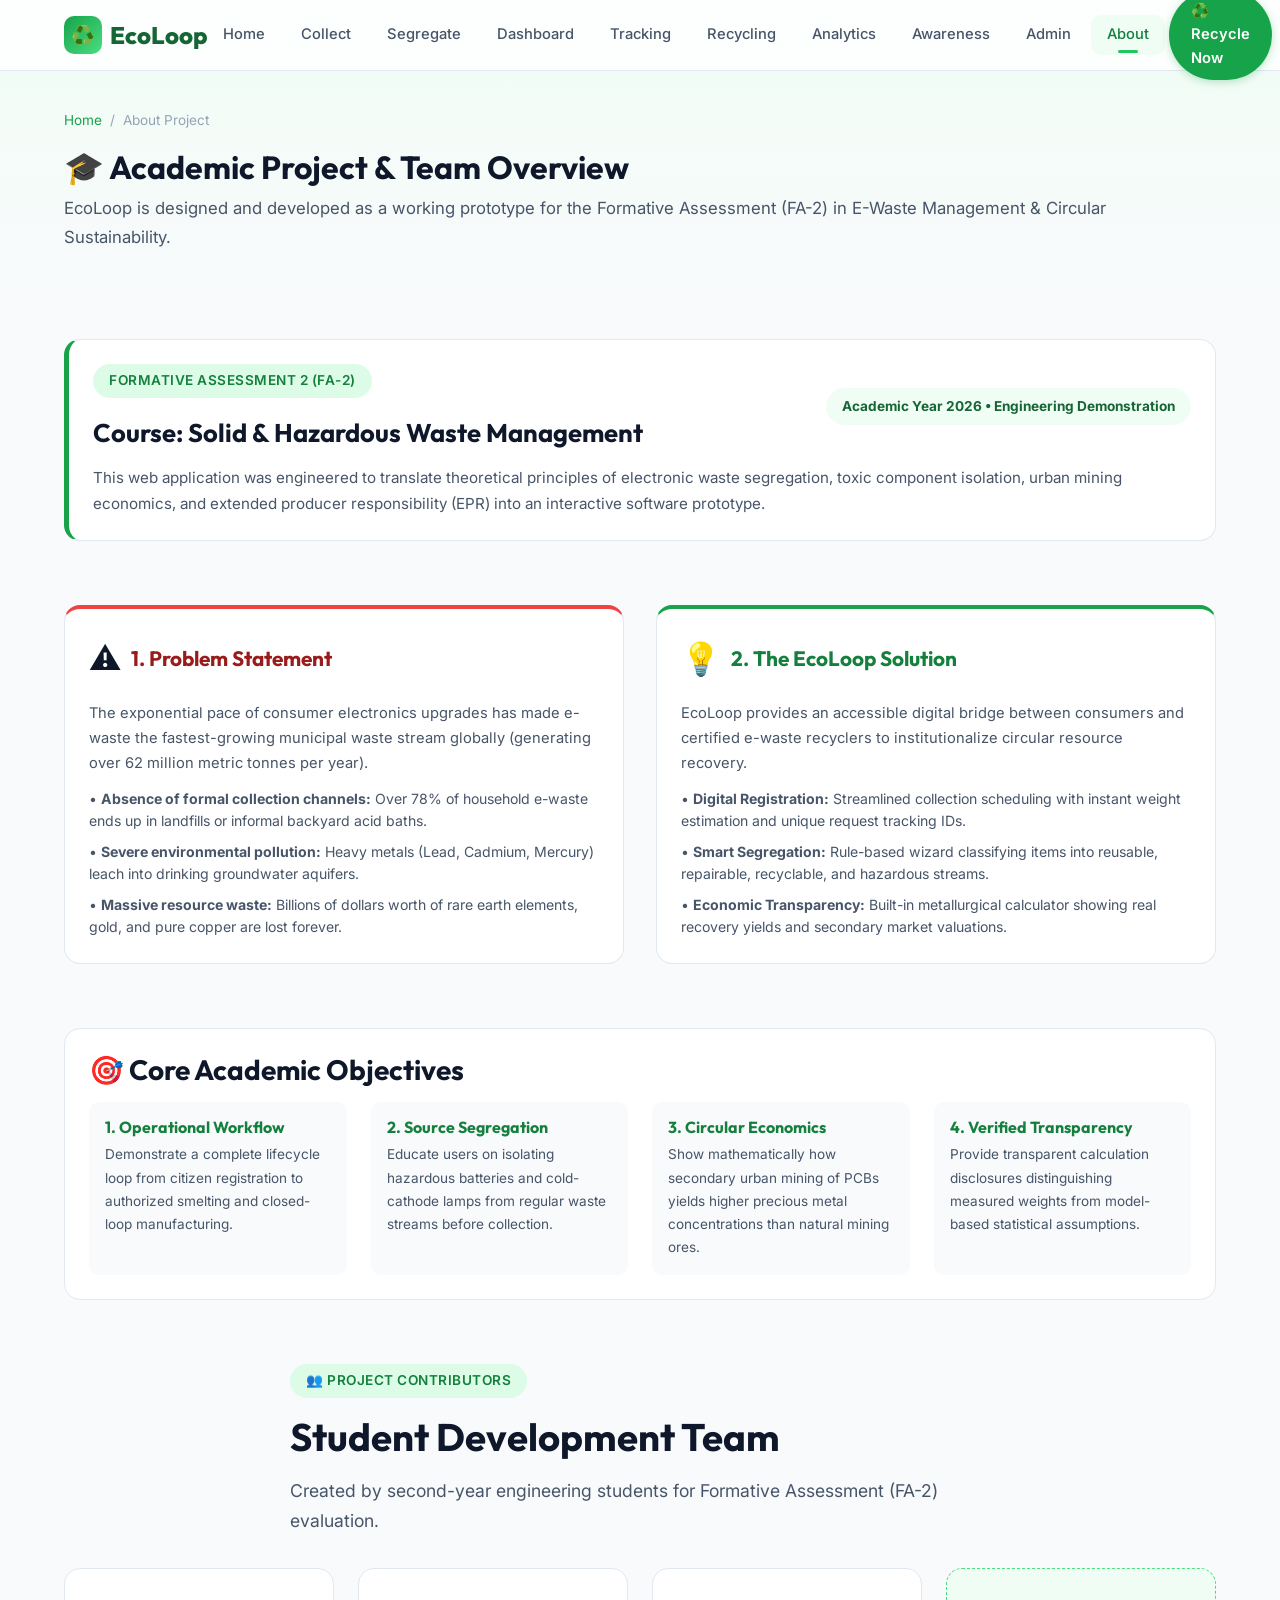
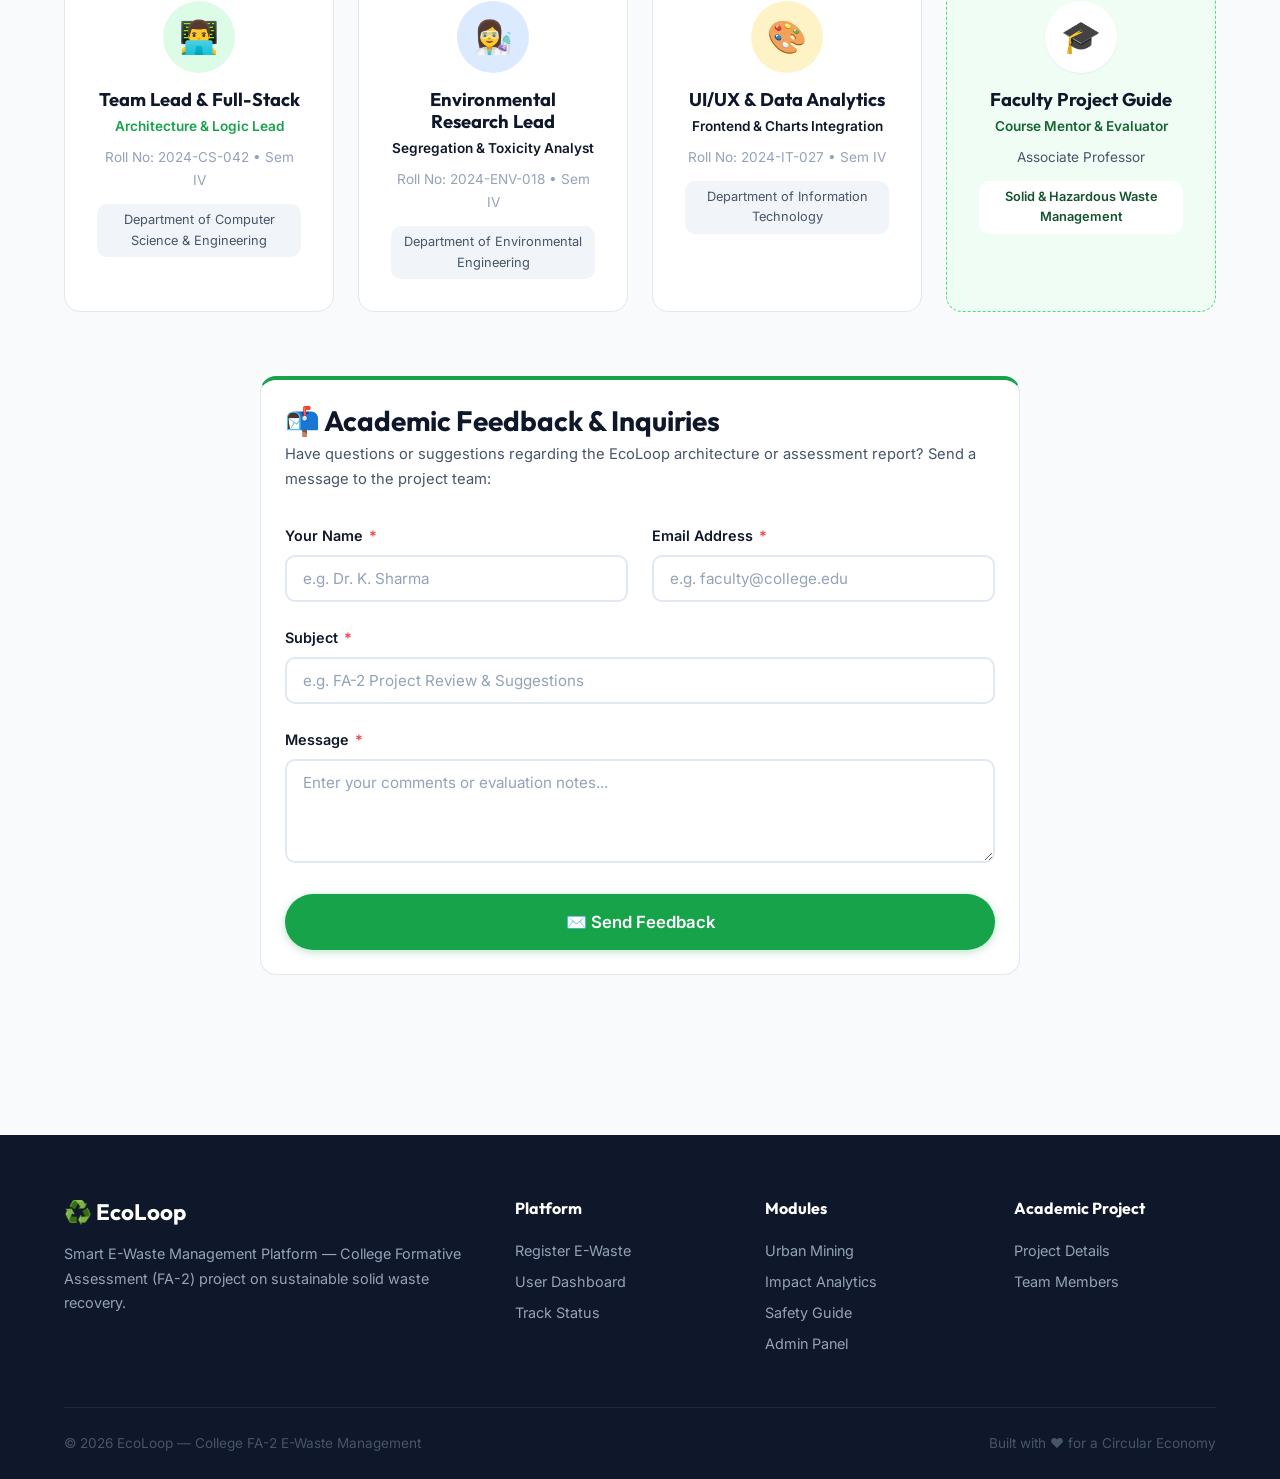
==== pages/about.html @ a516303e "Upload complete E-waste management system" ====
<!DOCTYPE html>
<html lang="en">
<head>
  <meta charset="UTF-8" />
  <meta name="viewport" content="width=device-width, initial-scale=1.0" />
  <title>About & Contact — EcoLoop ♻️</title>
  <meta name="description" content="College Formative Assessment (FA-2) Academic Project on E-Waste Management. Project objectives, architecture, team members, and contact form." />
  <link rel="stylesheet" href="../css/style.css" />
  <link rel="stylesheet" href="../css/responsive.css" />
  <link rel="icon" href="data:image/svg+xml,<svg xmlns='http://www.w3.org/2000/svg' viewBox='0 0 100 100'><text y='.9em' font-size='90'>♻️</text></svg>" />
</head>
<body>
  <!-- Navigation -->
  <nav class="navbar" role="navigation" aria-label="Main Navigation">
    <div class="navbar-inner">
      <a href="../index.html" class="navbar-brand">
        <div class="logo-icon">♻️</div>
        EcoLoop
      </a>
      <div class="navbar-menu" id="navMenu">
        <a href="../index.html">Home</a>
        <a href="collection.html">Collect</a>
        <a href="segregation.html">Segregate</a>
        <a href="dashboard.html">Dashboard</a>
        <a href="tracking.html">Tracking</a>
        <a href="recycling.html">Recycling</a>
        <a href="analytics.html">Analytics</a>
        <a href="awareness.html">Awareness</a>
        <a href="admin.html">Admin</a>
        <a href="about.html" class="active">About</a>
        <a href="collection.html" class="navbar-cta">♻️ Recycle Now</a>
      </div>
      <button class="menu-toggle" aria-label="Toggle menu">
        <span></span><span></span><span></span>
      </button>
    </div>
  </nav>

  <!-- Page Header -->
  <div class="page-header">
    <div class="container">
      <div class="breadcrumb">
        <a href="../index.html">Home</a>
        <span class="separator">/</span>
        <span>About Project</span>
      </div>
      <h1>🎓 Academic Project & Team Overview</h1>
      <p>EcoLoop is designed and developed as a working prototype for the Formative Assessment (FA-2) in E-Waste Management & Circular Sustainability.</p>
    </div>
  </div>

  <section class="page-content">
    <div class="container">

      <!-- Assessment Context Badge Card -->
      <div class="card-flat" style="margin-bottom: var(--space-3xl); border-left: 5px solid var(--green-600);">
        <div style="display:flex; justify-content:space-between; align-items:center; flex-wrap:wrap; gap:var(--space-md); margin-bottom:var(--space-md);">
          <div>
            <span class="section-badge">Formative Assessment 2 (FA-2)</span>
            <h2 style="font-size:1.6rem; margin-top:4px;">Course: Solid & Hazardous Waste Management</h2>
          </div>
          <div style="background:var(--green-50); color:var(--green-800); font-weight:700; padding:8px 16px; border-radius:var(--radius-full); font-size:0.85rem;">
            Academic Year 2026 • Engineering Demonstration
          </div>
        </div>
        <p style="font-size:0.95rem; line-height:1.7; color:var(--text-secondary);">
          This web application was engineered to translate theoretical principles of electronic waste segregation, toxic component isolation, urban mining economics, and extended producer responsibility (EPR) into an interactive software prototype.
        </p>
      </div>

      <!-- Problem vs Solution Matrix -->
      <div style="display:grid; grid-template-columns: repeat(auto-fit, minmax(320px, 1fr)); gap:var(--space-xl); margin-bottom:var(--space-3xl);">
        
        <!-- Problem Statement -->
        <div class="card-flat" style="border-top: 4px solid var(--red-500);">
          <div style="display:flex; align-items:center; gap:10px; margin-bottom:var(--space-md);">
            <div style="font-size:2rem;">⚠️</div>
            <h3 style="color:#991B1B; font-size:1.3rem;">1. Problem Statement</h3>
          </div>
          <p style="font-size:0.92rem; color:var(--text-secondary); margin-bottom:12px;">
            The exponential pace of consumer electronics upgrades has made e-waste the fastest-growing municipal waste stream globally (generating over 62 million metric tonnes per year).
          </p>
          <ul style="font-size:0.88rem; color:var(--text-secondary); display:flex; flex-direction:column; gap:8px;">
            <li>• <strong>Absence of formal collection channels:</strong> Over 78% of household e-waste ends up in landfills or informal backyard acid baths.</li>
            <li>• <strong>Severe environmental pollution:</strong> Heavy metals (Lead, Cadmium, Mercury) leach into drinking groundwater aquifers.</li>
            <li>• <strong>Massive resource waste:</strong> Billions of dollars worth of rare earth elements, gold, and pure copper are lost forever.</li>
          </ul>
        </div>

        <!-- Proposed Solution -->
        <div class="card-flat" style="border-top: 4px solid var(--green-600);">
          <div style="display:flex; align-items:center; gap:10px; margin-bottom:var(--space-md);">
            <div style="font-size:2rem;">💡</div>
            <h3 style="color:var(--green-700); font-size:1.3rem;">2. The EcoLoop Solution</h3>
          </div>
          <p style="font-size:0.92rem; color:var(--text-secondary); margin-bottom:12px;">
            EcoLoop provides an accessible digital bridge between consumers and certified e-waste recyclers to institutionalize circular resource recovery.
          </p>
          <ul style="font-size:0.88rem; color:var(--text-secondary); display:flex; flex-direction:column; gap:8px;">
            <li>• <strong>Digital Registration:</strong> Streamlined collection scheduling with instant weight estimation and unique request tracking IDs.</li>
            <li>• <strong>Smart Segregation:</strong> Rule-based wizard classifying items into reusable, repairable, recyclable, and hazardous streams.</li>
            <li>• <strong>Economic Transparency:</strong> Built-in metallurgical calculator showing real recovery yields and secondary market valuations.</li>
          </ul>
        </div>

      </div>

      <!-- Core Project Objectives -->
      <div class="card-flat" style="margin-bottom: var(--space-3xl);">
        <h3 style="margin-bottom: var(--space-md);">🎯 Core Academic Objectives</h3>
        <div style="display:grid; grid-template-columns: repeat(auto-fit, minmax(240px, 1fr)); gap:var(--space-lg);">
          <div style="padding:var(--space-md); background:var(--gray-50); border-radius:var(--radius-md);">
            <h4 style="color:var(--green-700); font-size:1rem; margin-bottom:6px;">1. Operational Workflow</h4>
            <p style="font-size:0.85rem; color:var(--text-secondary);">Demonstrate a complete lifecycle loop from citizen registration to authorized smelting and closed-loop manufacturing.</p>
          </div>
          <div style="padding:var(--space-md); background:var(--gray-50); border-radius:var(--radius-md);">
            <h4 style="color:var(--green-700); font-size:1rem; margin-bottom:6px;">2. Source Segregation</h4>
            <p style="font-size:0.85rem; color:var(--text-secondary);">Educate users on isolating hazardous batteries and cold-cathode lamps from regular waste streams before collection.</p>
          </div>
          <div style="padding:var(--space-md); background:var(--gray-50); border-radius:var(--radius-md);">
            <h4 style="color:var(--green-700); font-size:1rem; margin-bottom:6px;">3. Circular Economics</h4>
            <p style="font-size:0.85rem; color:var(--text-secondary);">Show mathematically how secondary urban mining of PCBs yields higher precious metal concentrations than natural mining ores.</p>
          </div>
          <div style="padding:var(--space-md); background:var(--gray-50); border-radius:var(--radius-md);">
            <h4 style="color:var(--green-700); font-size:1rem; margin-bottom:6px;">4. Verified Transparency</h4>
            <p style="font-size:0.85rem; color:var(--text-secondary);">Provide transparent calculation disclosures distinguishing measured weights from model-based statistical assumptions.</p>
          </div>
        </div>
      </div>

      <!-- Project Team Section -->
      <div class="section-header" id="team" style="text-align: left; margin-bottom: var(--space-xl);">
        <span class="section-badge">👥 Project Contributors</span>
        <h2>Student Development Team</h2>
        <p>Created by second-year engineering students for Formative Assessment (FA-2) evaluation.</p>
      </div>

      <div style="display:grid; grid-template-columns: repeat(auto-fit, minmax(260px, 1fr)); gap:var(--space-lg); margin-bottom:var(--space-3xl);">
        <!-- Student 1 -->
        <div class="card" style="text-align:center; padding:var(--space-xl);">
          <div style="width:72px; height:72px; border-radius:50%; background:var(--green-100); color:var(--green-700); display:flex; align-items:center; justify-content:center; font-size:2rem; margin:0 auto var(--space-md);">
            👨‍💻
          </div>
          <h3 style="font-size:1.15rem; margin-bottom:4px;">Team Lead & Full-Stack</h3>
          <p style="font-size:0.85rem; color:var(--green-600); font-weight:600; margin-bottom:8px;">Architecture & Logic Lead</p>
          <p style="font-size:0.85rem; color:var(--text-muted); margin-bottom:12px;">Roll No: 2024-CS-042 • Sem IV</p>
          <div style="font-size:0.8rem; background:var(--gray-100); padding:6px 10px; border-radius:var(--radius-md); color:var(--text-secondary);">
            Department of Computer Science & Engineering
          </div>
        </div>

        <!-- Student 2 -->
        <div class="card" style="text-align:center; padding:var(--space-xl);">
          <div style="width:72px; height:72px; border-radius:50%; background:var(--blue-100); color:var(--blue-600); display:flex; align-items:center; justify-content:center; font-size:2rem; margin:0 auto var(--space-md);">
            👩‍🔬
          </div>
          <h3 style="font-size:1.15rem; margin-bottom:4px;">Environmental Research Lead</h3>
          <p style="font-size:0.85rem; color:var(--blue-600); font-weight:600; margin-bottom:8px;">Segregation & Toxicity Analyst</p>
          <p style="font-size:0.85rem; color:var(--text-muted); margin-bottom:12px;">Roll No: 2024-ENV-018 • Sem IV</p>
          <div style="font-size:0.8rem; background:var(--gray-100); padding:6px 10px; border-radius:var(--radius-md); color:var(--text-secondary);">
            Department of Environmental Engineering
          </div>
        </div>

        <!-- Student 3 -->
        <div class="card" style="text-align:center; padding:var(--space-xl);">
          <div style="width:72px; height:72px; border-radius:50%; background:var(--amber-100); color:var(--amber-600); display:flex; align-items:center; justify-content:center; font-size:2rem; margin:0 auto var(--space-md);">
            🎨
          </div>
          <h3 style="font-size:1.15rem; margin-bottom:4px;">UI/UX & Data Analytics</h3>
          <p style="font-size:0.85rem; color:var(--amber-600); font-weight:600; margin-bottom:8px;">Frontend & Charts Integration</p>
          <p style="font-size:0.85rem; color:var(--text-muted); margin-bottom:12px;">Roll No: 2024-IT-027 • Sem IV</p>
          <div style="font-size:0.8rem; background:var(--gray-100); padding:6px 10px; border-radius:var(--radius-md); color:var(--text-secondary);">
            Department of Information Technology
          </div>
        </div>

        <!-- Faculty Mentor -->
        <div class="card" style="text-align:center; padding:var(--space-xl); border:1px dashed var(--green-400); background:var(--green-50);">
          <div style="width:72px; height:72px; border-radius:50%; background:white; color:var(--green-800); display:flex; align-items:center; justify-content:center; font-size:2rem; margin:0 auto var(--space-md); box-shadow:var(--shadow-sm);">
            🎓
          </div>
          <h3 style="font-size:1.15rem; margin-bottom:4px;">Faculty Project Guide</h3>
          <p style="font-size:0.85rem; color:var(--green-800); font-weight:600; margin-bottom:8px;">Course Mentor & Evaluator</p>
          <p style="font-size:0.85rem; color:var(--text-secondary); margin-bottom:12px;">Associate Professor</p>
          <div style="font-size:0.8rem; background:white; padding:6px 10px; border-radius:var(--radius-md); color:var(--green-900); font-weight:600;">
            Solid & Hazardous Waste Management
          </div>
        </div>
      </div>

      <!-- Contact Us Form -->
      <div class="card-flat" id="contact" style="max-width:760px; margin:0 auto var(--space-3xl); border-top:4px solid var(--green-600);">
        <h3 style="margin-bottom:var(--space-xs);">📬 Academic Feedback & Inquiries</h3>
        <p style="margin-bottom:var(--space-xl); font-size:0.92rem; color:var(--text-secondary);">
          Have questions or suggestions regarding the EcoLoop architecture or assessment report? Send a message to the project team:
        </p>

        <form id="contact-form" novalidate onsubmit="handleContactSubmit(event)">
          <div class="form-row">
            <div class="form-group">
              <label for="contact-name">Your Name <span class="required">*</span></label>
              <input type="text" id="contact-name" class="form-control" placeholder="e.g. Dr. K. Sharma" required />
              <p class="form-error">Please enter your name</p>
            </div>
            <div class="form-group">
              <label for="contact-email">Email Address <span class="required">*</span></label>
              <input type="email" id="contact-email" class="form-control" placeholder="e.g. faculty@college.edu" required />
              <p class="form-error">Please enter a valid email</p>
            </div>
          </div>

          <div class="form-group">
            <label for="contact-subject">Subject <span class="required">*</span></label>
            <input type="text" id="contact-subject" class="form-control" placeholder="e.g. FA-2 Project Review & Suggestions" required />
            <p class="form-error">Please enter a subject</p>
          </div>

          <div class="form-group">
            <label for="contact-message">Message <span class="required">*</span></label>
            <textarea id="contact-message" class="form-control" rows="4" placeholder="Enter your comments or evaluation notes..." required></textarea>
            <p class="form-error">Please write a message</p>
          </div>

          <button type="submit" class="btn btn-primary btn-lg" style="width:100%;">✉️ Send Feedback</button>
        </form>
      </div>

    </div>
  </section>

  <!-- Footer -->
  <footer class="footer">
    <div class="container">
      <div class="footer-grid">
        <div class="footer-brand">
          <h3>♻️ EcoLoop</h3>
          <p>Smart E-Waste Management Platform — College Formative Assessment (FA-2) project on sustainable solid waste recovery.</p>
        </div>
        <div class="footer-links">
          <h4>Platform</h4>
          <a href="collection.html">Register E-Waste</a>
          <a href="dashboard.html">User Dashboard</a>
          <a href="tracking.html">Track Status</a>
        </div>
        <div class="footer-links">
          <h4>Modules</h4>
          <a href="recycling.html">Urban Mining</a>
          <a href="analytics.html">Impact Analytics</a>
          <a href="awareness.html">Safety Guide</a>
          <a href="admin.html">Admin Panel</a>
        </div>
        <div class="footer-links">
          <h4>Academic Project</h4>
          <a href="about.html">Project Details</a>
          <a href="about.html#team">Team Members</a>
        </div>
      </div>
      <div class="footer-bottom">
        <p>© 2026 EcoLoop — College FA-2 E-Waste Management</p>
        <p>Built with ❤️ for a Circular Economy</p>
      </div>
    </div>
  </footer>

  <script src="../js/storage.js"></script>
  <script src="../js/app.js"></script>
  <script>
    function handleContactSubmit(e) {
      e.preventDefault();
      const name = document.getElementById('contact-name');
      const email = document.getElementById('contact-email');
      const subject = document.getElementById('contact-subject');
      const message = document.getElementById('contact-message');

      const v1 = validateField(name, { required: true, minLength: 2 });
      const v2 = validateField(email, { required: true, email: true });
      const v3 = validateField(subject, { required: true, minLength: 3 });
      const v4 = validateField(message, { required: true, minLength: 5 });

      if (!v1 || !v2 || !v3 || !v4) {
        showToast('Please fill all required fields correctly.', 'error');
        return;
      }

      showToast('Thank you! Your feedback message has been received.', 'success');
      document.getElementById('contact-form').reset();
      clearValidationErrors(document.getElementById('contact-form'));
    }
  </script>
</body>
</html>
---- css/style.css ----
/* ============================================
   EcoLoop — Smart E-Waste Management Platform
   Main Stylesheet / Design System
   ============================================ */

/* ---- Google Fonts ---- */
@import url('https://fonts.googleapis.com/css2?family=Inter:wght@300;400;500;600;700;800;900&family=Outfit:wght@400;500;600;700;800&display=swap');

/* ---- CSS Variables ---- */
:root {
  /* Primary Colors */
  --green-50: #F0FDF4;
  --green-100: #DCFCE7;
  --green-200: #BBF7D0;
  --green-300: #86EFAC;
  --green-400: #4ADE80;
  --green-500: #22C55E;
  --green-600: #16A34A;
  --green-700: #15803D;
  --green-800: #166534;
  --green-900: #14532D;

  /* Neutral Colors */
  --white: #FFFFFF;
  --gray-50: #F8FAFC;
  --gray-100: #F1F5F9;
  --gray-200: #E2E8F0;
  --gray-300: #CBD5E1;
  --gray-400: #94A3B8;
  --gray-500: #64748B;
  --gray-600: #475569;
  --gray-700: #334155;
  --gray-800: #1E293B;
  --gray-900: #0F172A;

  /* Accent Colors */
  --amber-500: #F59E0B;
  --amber-100: #FEF3C7;
  --red-500: #EF4444;
  --red-100: #FEE2E2;
  --blue-500: #3B82F6;
  --blue-100: #DBEAFE;
  --teal-500: #14B8A6;
  --purple-500: #8B5CF6;

  /* Semantic */
  --primary: var(--green-600);
  --primary-dark: var(--green-900);
  --primary-light: var(--green-100);
  --background: var(--gray-50);
  --surface: var(--white);
  --text-primary: var(--gray-900);
  --text-secondary: var(--gray-600);
  --text-muted: var(--gray-400);
  --border: var(--gray-200);
  --success: var(--green-600);
  --warning: var(--amber-500);
  --danger: var(--red-500);
  --info: var(--blue-500);

  /* Spacing */
  --space-xs: 4px;
  --space-sm: 8px;
  --space-md: 16px;
  --space-lg: 24px;
  --space-xl: 32px;
  --space-2xl: 48px;
  --space-3xl: 64px;
  --space-4xl: 96px;

  /* Border Radius */
  --radius-sm: 6px;
  --radius-md: 10px;
  --radius-lg: 16px;
  --radius-xl: 24px;
  --radius-full: 9999px;

  /* Shadows */
  --shadow-sm: 0 1px 2px rgba(0,0,0,0.05);
  --shadow-md: 0 4px 6px -1px rgba(0,0,0,0.07), 0 2px 4px -2px rgba(0,0,0,0.05);
  --shadow-lg: 0 10px 15px -3px rgba(0,0,0,0.08), 0 4px 6px -4px rgba(0,0,0,0.04);
  --shadow-xl: 0 20px 25px -5px rgba(0,0,0,0.08), 0 8px 10px -6px rgba(0,0,0,0.04);
  --shadow-glow: 0 0 20px rgba(22, 163, 74, 0.15);

  /* Transitions */
  --transition-fast: 150ms ease;
  --transition-base: 250ms ease;
  --transition-slow: 400ms ease;

  /* Typography */
  --font-sans: 'Inter', -apple-system, BlinkMacSystemFont, 'Segoe UI', sans-serif;
  --font-display: 'Outfit', 'Inter', sans-serif;
}

/* ---- Reset & Base ---- */
*,
*::before,
*::after {
  margin: 0;
  padding: 0;
  box-sizing: border-box;
}

html {
  scroll-behavior: smooth;
  font-size: 16px;
}

body {
  font-family: var(--font-sans);
  background: var(--background);
  color: var(--text-primary);
  line-height: 1.6;
  -webkit-font-smoothing: antialiased;
  -moz-osx-font-smoothing: grayscale;
  min-height: 100vh;
}

a {
  text-decoration: none;
  color: inherit;
  transition: color var(--transition-fast);
}

img {
  max-width: 100%;
  display: block;
}

ul, ol {
  list-style: none;
}

button {
  cursor: pointer;
  border: none;
  background: none;
  font-family: inherit;
  font-size: inherit;
}

input, select, textarea {
  font-family: inherit;
  font-size: inherit;
}

/* Focus Styles for Accessibility */
:focus-visible {
  outline: 2px solid var(--primary);
  outline-offset: 2px;
  border-radius: var(--radius-sm);
}

/* ---- Typography ---- */
h1, h2, h3, h4, h5, h6 {
  font-family: var(--font-display);
  font-weight: 700;
  line-height: 1.2;
  color: var(--text-primary);
}

h1 { font-size: clamp(2rem, 5vw, 3.5rem); }
h2 { font-size: clamp(1.5rem, 3vw, 2.5rem); }
h3 { font-size: clamp(1.25rem, 2.5vw, 1.75rem); }
h4 { font-size: 1.25rem; }
h5 { font-size: 1.1rem; }

p {
  color: var(--text-secondary);
  line-height: 1.7;
}

.text-gradient {
  background: linear-gradient(135deg, var(--green-600), var(--green-400));
  -webkit-background-clip: text;
  -webkit-text-fill-color: transparent;
  background-clip: text;
}

/* ---- Layout Utilities ---- */
.container {
  max-width: 1200px;
  margin: 0 auto;
  padding: 0 var(--space-lg);
}

.section {
  padding: var(--space-4xl) 0;
}

.section-header {
  text-align: center;
  max-width: 700px;
  margin: 0 auto var(--space-3xl);
}

.section-header p {
  margin-top: var(--space-md);
  font-size: 1.1rem;
}

.section-badge {
  display: inline-flex;
  align-items: center;
  gap: var(--space-sm);
  background: var(--green-100);
  color: var(--green-700);
  padding: 6px 16px;
  border-radius: var(--radius-full);
  font-size: 0.85rem;
  font-weight: 600;
  margin-bottom: var(--space-md);
  text-transform: uppercase;
  letter-spacing: 0.5px;
}

/* ---- Navbar ---- */
.navbar {
  position: fixed;
  top: 0;
  left: 0;
  right: 0;
  z-index: 1000;
  background: rgba(255, 255, 255, 0.85);
  backdrop-filter: blur(20px);
  -webkit-backdrop-filter: blur(20px);
  border-bottom: 1px solid var(--border);
  transition: all var(--transition-base);
}

.navbar.scrolled {
  box-shadow: var(--shadow-md);
}

.navbar-inner {
  display: flex;
  align-items: center;
  justify-content: space-between;
  height: 70px;
  max-width: 1200px;
  margin: 0 auto;
  padding: 0 var(--space-lg);
}

.navbar-brand {
  display: flex;
  align-items: center;
  gap: var(--space-sm);
  font-family: var(--font-display);
  font-weight: 800;
  font-size: 1.5rem;
  color: var(--green-800);
}

.navbar-brand .logo-icon {
  width: 38px;
  height: 38px;
  background: linear-gradient(135deg, var(--green-600), var(--green-400));
  border-radius: var(--radius-md);
  display: flex;
  align-items: center;
  justify-content: center;
  color: white;
  font-size: 1.2rem;
}

.navbar-menu {
  display: flex;
  align-items: center;
  gap: var(--space-xs);
}

.navbar-menu a {
  padding: 8px 16px;
  border-radius: var(--radius-md);
  font-weight: 500;
  font-size: 0.92rem;
  color: var(--text-secondary);
  transition: all var(--transition-fast);
  position: relative;
}

.navbar-menu a:hover,
.navbar-menu a.active {
  color: var(--green-700);
  background: var(--green-50);
}

.navbar-menu a.active::after {
  content: '';
  position: absolute;
  bottom: 2px;
  left: 50%;
  transform: translateX(-50%);
  width: 20px;
  height: 3px;
  background: var(--green-500);
  border-radius: var(--radius-full);
}

.navbar-cta {
  background: var(--green-600) !important;
  color: white !important;
  padding: 10px 22px !important;
  border-radius: var(--radius-full) !important;
  font-weight: 600 !important;
  box-shadow: 0 2px 8px rgba(22, 163, 74, 0.3);
  transition: all var(--transition-fast) !important;
}

.navbar-cta:hover {
  background: var(--green-700) !important;
  transform: translateY(-1px);
  box-shadow: 0 4px 12px rgba(22, 163, 74, 0.35) !important;
}

/* Mobile Menu Toggle */
.menu-toggle {
  display: none;
  flex-direction: column;
  gap: 5px;
  padding: 8px;
  cursor: pointer;
}

.menu-toggle span {
  display: block;
  width: 24px;
  height: 2.5px;
  background: var(--gray-700);
  border-radius: 2px;
  transition: all var(--transition-fast);
}

/* ---- Buttons ---- */
.btn {
  display: inline-flex;
  align-items: center;
  justify-content: center;
  gap: var(--space-sm);
  padding: 12px 28px;
  border-radius: var(--radius-full);
  font-weight: 600;
  font-size: 0.95rem;
  transition: all var(--transition-fast);
  border: 2px solid transparent;
  cursor: pointer;
  white-space: nowrap;
}

.btn-primary {
  background: var(--green-600);
  color: white;
  box-shadow: 0 2px 8px rgba(22, 163, 74, 0.3);
}

.btn-primary:hover {
  background: var(--green-700);
  transform: translateY(-2px);
  box-shadow: 0 6px 20px rgba(22, 163, 74, 0.35);
}

.btn-secondary {
  background: var(--white);
  color: var(--green-700);
  border-color: var(--green-200);
}

.btn-secondary:hover {
  background: var(--green-50);
  border-color: var(--green-400);
  transform: translateY(-2px);
}

.btn-outline {
  background: transparent;
  color: var(--green-600);
  border-color: var(--green-300);
}

.btn-outline:hover {
  background: var(--green-50);
  border-color: var(--green-500);
}

.btn-danger {
  background: var(--red-500);
  color: white;
}

.btn-danger:hover {
  background: #DC2626;
  transform: translateY(-2px);
}

.btn-sm {
  padding: 8px 18px;
  font-size: 0.85rem;
}

.btn-lg {
  padding: 16px 36px;
  font-size: 1.05rem;
}

.btn-icon {
  width: 40px;
  height: 40px;
  padding: 0;
  border-radius: var(--radius-md);
  display: inline-flex;
  align-items: center;
  justify-content: center;
}

/* ---- Cards ---- */
.card {
  background: var(--white);
  border-radius: var(--radius-lg);
  border: 1px solid var(--border);
  padding: var(--space-lg);
  transition: all var(--transition-base);
}

.card:hover {
  box-shadow: var(--shadow-lg);
  transform: translateY(-2px);
}

.card-flat {
  background: var(--white);
  border-radius: var(--radius-lg);
  border: 1px solid var(--border);
  padding: var(--space-lg);
}

/* Stats Cards */
.stats-grid {
  display: grid;
  grid-template-columns: repeat(auto-fit, minmax(220px, 1fr));
  gap: var(--space-lg);
}

.stat-card {
  background: var(--white);
  border-radius: var(--radius-lg);
  padding: var(--space-lg);
  border: 1px solid var(--border);
  display: flex;
  align-items: flex-start;
  gap: var(--space-md);
  transition: all var(--transition-base);
}

.stat-card:hover {
  box-shadow: var(--shadow-lg);
  transform: translateY(-3px);
}

.stat-card .stat-icon {
  width: 50px;
  height: 50px;
  border-radius: var(--radius-md);
  display: flex;
  align-items: center;
  justify-content: center;
  font-size: 1.4rem;
  flex-shrink: 0;
}

.stat-card .stat-icon.green {
  background: var(--green-100);
  color: var(--green-600);
}

.stat-card .stat-icon.blue {
  background: var(--blue-100);
  color: var(--blue-500);
}

.stat-card .stat-icon.amber {
  background: var(--amber-100);
  color: var(--amber-500);
}

.stat-card .stat-icon.red {
  background: var(--red-100);
  color: var(--red-500);
}

.stat-card .stat-info h3 {
  font-size: 1.8rem;
  font-weight: 800;
  line-height: 1;
  margin-bottom: 4px;
}

.stat-card .stat-info p {
  font-size: 0.85rem;
  color: var(--text-muted);
  font-weight: 500;
}

/* ---- Forms ---- */
.form-group {
  margin-bottom: var(--space-lg);
}

.form-group label {
  display: block;
  font-weight: 600;
  font-size: 0.9rem;
  margin-bottom: var(--space-sm);
  color: var(--text-primary);
}

.form-group label .required {
  color: var(--red-500);
  margin-left: 2px;
}

.form-control {
  width: 100%;
  padding: 12px 16px;
  border: 2px solid var(--border);
  border-radius: var(--radius-md);
  font-size: 0.95rem;
  transition: all var(--transition-fast);
  background: var(--white);
  color: var(--text-primary);
}

.form-control:focus {
  outline: none;
  border-color: var(--green-400);
  box-shadow: 0 0 0 3px rgba(22, 163, 74, 0.1);
}

.form-control::placeholder {
  color: var(--text-muted);
}

.form-control.error {
  border-color: var(--red-500);
  box-shadow: 0 0 0 3px rgba(239, 68, 68, 0.1);
}

.form-error {
  color: var(--red-500);
  font-size: 0.82rem;
  margin-top: 4px;
  display: none;
}

.form-error.visible {
  display: block;
}

.form-hint {
  font-size: 0.82rem;
  color: var(--text-muted);
  margin-top: 4px;
}

.form-row {
  display: grid;
  grid-template-columns: 1fr 1fr;
  gap: var(--space-lg);
}

textarea.form-control {
  resize: vertical;
  min-height: 100px;
}

select.form-control {
  appearance: none;
  background-image: url("data:image/svg+xml,%3Csvg xmlns='http://www.w3.org/2000/svg' width='24' height='24' viewBox='0 0 24 24' fill='none' stroke='%2394A3B8' stroke-width='2' stroke-linecap='round' stroke-linejoin='round'%3E%3Cpolyline points='6 9 12 15 18 9'/%3E%3C/svg%3E");
  background-repeat: no-repeat;
  background-position: right 12px center;
  background-size: 18px;
  padding-right: 40px;
}

/* ---- Tables ---- */
.table-container {
  overflow-x: auto;
  border-radius: var(--radius-lg);
  border: 1px solid var(--border);
  background: var(--white);
}

.data-table {
  width: 100%;
  border-collapse: collapse;
}

.data-table th {
  text-align: left;
  padding: 14px 16px;
  background: var(--gray-50);
  font-weight: 600;
  font-size: 0.85rem;
  color: var(--text-secondary);
  text-transform: uppercase;
  letter-spacing: 0.5px;
  border-bottom: 2px solid var(--border);
  white-space: nowrap;
}

.data-table td {
  padding: 14px 16px;
  border-bottom: 1px solid var(--gray-100);
  font-size: 0.92rem;
}

.data-table tr:last-child td {
  border-bottom: none;
}

.data-table tr:hover td {
  background: var(--gray-50);
}

/* ---- Status Badges ---- */
.badge {
  display: inline-flex;
  align-items: center;
  gap: 4px;
  padding: 4px 12px;
  border-radius: var(--radius-full);
  font-size: 0.78rem;
  font-weight: 600;
  text-transform: capitalize;
  white-space: nowrap;
}

.badge-pending {
  background: var(--amber-100);
  color: #B45309;
}

.badge-scheduled {
  background: var(--blue-100);
  color: #1D4ED8;
}

.badge-collected {
  background: var(--green-100);
  color: var(--green-700);
}

.badge-sent {
  background: #F3E8FF;
  color: #7C3AED;
}

.badge-recycled {
  background: var(--green-200);
  color: var(--green-900);
}

.badge-cancelled {
  background: var(--red-100);
  color: #B91C1C;
}

/* ---- Hero Section ---- */
.hero {
  padding: 140px 0 80px;
  background: linear-gradient(180deg, var(--green-50) 0%, var(--background) 100%);
  position: relative;
  overflow: hidden;
}

.hero::before {
  content: '';
  position: absolute;
  top: -50%;
  right: -20%;
  width: 600px;
  height: 600px;
  background: radial-gradient(circle, rgba(22, 163, 74, 0.08) 0%, transparent 70%);
  border-radius: 50%;
}

.hero::after {
  content: '';
  position: absolute;
  bottom: -30%;
  left: -10%;
  width: 400px;
  height: 400px;
  background: radial-gradient(circle, rgba(22, 163, 74, 0.05) 0%, transparent 70%);
  border-radius: 50%;
}

.hero-content {
  display: grid;
  grid-template-columns: 1fr 1fr;
  gap: var(--space-3xl);
  align-items: center;
  position: relative;
  z-index: 1;
}

.hero-text h1 {
  margin-bottom: var(--space-lg);
  font-weight: 800;
}

.hero-text p {
  font-size: 1.15rem;
  margin-bottom: var(--space-xl);
  max-width: 500px;
}

.hero-buttons {
  display: flex;
  gap: var(--space-md);
  flex-wrap: wrap;
}

.hero-stats {
  display: flex;
  gap: var(--space-xl);
  margin-top: var(--space-2xl);
  padding-top: var(--space-xl);
  border-top: 1px solid var(--green-200);
}

.hero-stat-item h3 {
  font-size: 1.8rem;
  color: var(--green-600);
  font-weight: 800;
}

.hero-stat-item p {
  font-size: 0.85rem;
  color: var(--text-muted);
}

.hero-visual {
  display: flex;
  justify-content: center;
  align-items: center;
}

.hero-illustration {
  width: 100%;
  max-width: 500px;
  border-radius: var(--radius-xl);
  box-shadow: var(--shadow-xl);
}

/* ---- How It Works ---- */
.steps-grid {
  display: grid;
  grid-template-columns: repeat(4, 1fr);
  gap: var(--space-lg);
  position: relative;
}

.step-card {
  text-align: center;
  padding: var(--space-xl);
  background: var(--white);
  border-radius: var(--radius-lg);
  border: 1px solid var(--border);
  position: relative;
  transition: all var(--transition-base);
}

.step-card:hover {
  box-shadow: var(--shadow-lg);
  transform: translateY(-4px);
  border-color: var(--green-200);
}

.step-number {
  width: 48px;
  height: 48px;
  border-radius: 50%;
  background: linear-gradient(135deg, var(--green-500), var(--green-400));
  color: white;
  display: flex;
  align-items: center;
  justify-content: center;
  font-weight: 800;
  font-size: 1.2rem;
  margin: 0 auto var(--space-md);
  box-shadow: 0 4px 12px rgba(22, 163, 74, 0.3);
}

.step-card h4 {
  margin-bottom: var(--space-sm);
}

.step-card p {
  font-size: 0.9rem;
}

.step-icon {
  font-size: 2.2rem;
  margin-bottom: var(--space-sm);
}

/* ---- Categories Grid ---- */
.categories-grid {
  display: grid;
  grid-template-columns: repeat(auto-fit, minmax(200px, 1fr));
  gap: var(--space-md);
}

.category-card {
  background: var(--white);
  border: 1px solid var(--border);
  border-radius: var(--radius-lg);
  padding: var(--space-lg);
  text-align: center;
  transition: all var(--transition-base);
  cursor: pointer;
}

.category-card:hover {
  box-shadow: var(--shadow-lg);
  transform: translateY(-3px);
  border-color: var(--green-300);
}

.category-card .cat-icon {
  font-size: 2.5rem;
  margin-bottom: var(--space-sm);
}

.category-card h5 {
  font-size: 0.95rem;
  margin-bottom: 4px;
}

.category-card p {
  font-size: 0.8rem;
}

/* ---- Benefits Section ---- */
.benefits-grid {
  display: grid;
  grid-template-columns: repeat(auto-fit, minmax(280px, 1fr));
  gap: var(--space-lg);
}

.benefit-card {
  display: flex;
  gap: var(--space-md);
  padding: var(--space-lg);
  background: var(--white);
  border-radius: var(--radius-lg);
  border: 1px solid var(--border);
  transition: all var(--transition-base);
}

.benefit-card:hover {
  box-shadow: var(--shadow-md);
  transform: translateY(-2px);
}

.benefit-icon {
  width: 50px;
  height: 50px;
  border-radius: var(--radius-md);
  background: var(--green-100);
  color: var(--green-600);
  display: flex;
  align-items: center;
  justify-content: center;
  font-size: 1.5rem;
  flex-shrink: 0;
}

.benefit-card h4 {
  font-size: 1rem;
  margin-bottom: 4px;
}

.benefit-card p {
  font-size: 0.88rem;
}

/* ---- CTA Section ---- */
.cta-section {
  background: linear-gradient(135deg, var(--green-800), var(--green-600));
  padding: var(--space-4xl) 0;
  text-align: center;
  position: relative;
  overflow: hidden;
}

.cta-section::before {
  content: '';
  position: absolute;
  top: -100px;
  right: -100px;
  width: 300px;
  height: 300px;
  background: rgba(255,255,255,0.05);
  border-radius: 50%;
}

.cta-section h2 {
  color: white;
  margin-bottom: var(--space-md);
}

.cta-section p {
  color: rgba(255,255,255,0.85);
  margin-bottom: var(--space-xl);
  font-size: 1.1rem;
}

.cta-section .btn-primary {
  background: white;
  color: var(--green-700);
  box-shadow: 0 4px 12px rgba(0,0,0,0.2);
}

.cta-section .btn-primary:hover {
  background: var(--green-50);
}

/* ---- Footer ---- */
.footer {
  background: var(--gray-900);
  color: var(--gray-300);
  padding: var(--space-3xl) 0 var(--space-lg);
}

.footer-grid {
  display: grid;
  grid-template-columns: 2fr 1fr 1fr 1fr;
  gap: var(--space-2xl);
  margin-bottom: var(--space-2xl);
}

.footer-brand h3 {
  color: white;
  font-size: 1.4rem;
  margin-bottom: var(--space-md);
  display: flex;
  align-items: center;
  gap: var(--space-sm);
}

.footer-brand p {
  color: var(--gray-400);
  font-size: 0.9rem;
  line-height: 1.7;
}

.footer-links h4 {
  color: white;
  font-size: 1rem;
  margin-bottom: var(--space-md);
}

.footer-links a {
  display: block;
  color: var(--gray-400);
  padding: 4px 0;
  font-size: 0.9rem;
  transition: color var(--transition-fast);
}

.footer-links a:hover {
  color: var(--green-400);
}

.footer-bottom {
  border-top: 1px solid var(--gray-800);
  padding-top: var(--space-lg);
  display: flex;
  justify-content: space-between;
  align-items: center;
  font-size: 0.85rem;
  color: var(--gray-500);
}

/* ---- Page Header ---- */
.page-header {
  padding: 110px 0 40px;
  background: linear-gradient(180deg, var(--green-50) 0%, var(--background) 100%);
}

.page-header h1 {
  font-size: 2rem;
  margin-bottom: var(--space-sm);
}

.page-header p {
  font-size: 1.05rem;
}

.breadcrumb {
  display: flex;
  align-items: center;
  gap: var(--space-sm);
  font-size: 0.85rem;
  color: var(--text-muted);
  margin-bottom: var(--space-md);
}

.breadcrumb a {
  color: var(--green-600);
}

.breadcrumb .separator {
  color: var(--text-muted);
}

/* ---- Page Layout ---- */
.page-content {
  padding: var(--space-2xl) 0 var(--space-4xl);
}

.content-grid {
  display: grid;
  grid-template-columns: 1fr;
  gap: var(--space-xl);
}

/* ---- Modal ---- */
.modal-overlay {
  position: fixed;
  top: 0;
  left: 0;
  right: 0;
  bottom: 0;
  background: rgba(0, 0, 0, 0.5);
  z-index: 2000;
  display: flex;
  align-items: center;
  justify-content: center;
  padding: var(--space-lg);
  opacity: 0;
  visibility: hidden;
  transition: all var(--transition-base);
}

.modal-overlay.active {
  opacity: 1;
  visibility: visible;
}

.modal {
  background: var(--white);
  border-radius: var(--radius-xl);
  max-width: 500px;
  width: 100%;
  max-height: 90vh;
  overflow-y: auto;
  padding: var(--space-xl);
  transform: scale(0.9) translateY(20px);
  transition: all var(--transition-base);
}

.modal-overlay.active .modal {
  transform: scale(1) translateY(0);
}

.modal-header {
  display: flex;
  justify-content: space-between;
  align-items: center;
  margin-bottom: var(--space-lg);
}

.modal-header h3 {
  font-size: 1.25rem;
}

.modal-close {
  width: 36px;
  height: 36px;
  border-radius: 50%;
  display: flex;
  align-items: center;
  justify-content: center;
  color: var(--text-muted);
  transition: all var(--transition-fast);
}

.modal-close:hover {
  background: var(--gray-100);
  color: var(--text-primary);
}

/* ---- Toast Notifications ---- */
.toast-container {
  position: fixed;
  top: 80px;
  right: 20px;
  z-index: 3000;
  display: flex;
  flex-direction: column;
  gap: var(--space-sm);
}

.toast {
  background: var(--white);
  border-radius: var(--radius-md);
  padding: var(--space-md) var(--space-lg);
  box-shadow: var(--shadow-xl);
  display: flex;
  align-items: center;
  gap: var(--space-md);
  min-width: 300px;
  max-width: 450px;
  animation: slideIn 0.3s ease forwards;
  border-left: 4px solid var(--green-500);
}

.toast.toast-error {
  border-left-color: var(--red-500);
}

.toast.toast-warning {
  border-left-color: var(--amber-500);
}

.toast-message {
  flex: 1;
  font-size: 0.9rem;
  font-weight: 500;
}

.toast-close {
  color: var(--text-muted);
  cursor: pointer;
  padding: 4px;
}

@keyframes slideIn {
  from {
    opacity: 0;
    transform: translateX(100px);
  }
  to {
    opacity: 1;
    transform: translateX(0);
  }
}

@keyframes slideOut {
  from {
    opacity: 1;
    transform: translateX(0);
  }
  to {
    opacity: 0;
    transform: translateX(100px);
  }
}

/* ---- Progress Tracker ---- */
.progress-tracker {
  display: flex;
  align-items: center;
  justify-content: space-between;
  padding: var(--space-lg) 0;
  position: relative;
}

.progress-tracker::before {
  content: '';
  position: absolute;
  top: 50%;
  left: 40px;
  right: 40px;
  height: 3px;
  background: var(--gray-200);
  transform: translateY(-50%);
  z-index: 0;
}

.progress-step {
  display: flex;
  flex-direction: column;
  align-items: center;
  gap: var(--space-sm);
  z-index: 1;
  position: relative;
}

.progress-dot {
  width: 36px;
  height: 36px;
  border-radius: 50%;
  background: var(--gray-200);
  display: flex;
  align-items: center;
  justify-content: center;
  font-weight: 700;
  font-size: 0.85rem;
  color: var(--gray-500);
  transition: all var(--transition-base);
}

.progress-step.completed .progress-dot {
  background: var(--green-500);
  color: white;
}

.progress-step.active .progress-dot {
  background: var(--green-500);
  color: white;
  box-shadow: 0 0 0 4px rgba(22, 163, 74, 0.2);
}

.progress-label {
  font-size: 0.75rem;
  font-weight: 600;
  color: var(--text-muted);
  text-align: center;
  max-width: 80px;
}

.progress-step.completed .progress-label,
.progress-step.active .progress-label {
  color: var(--green-700);
}

/* ---- Empty State ---- */
.empty-state {
  text-align: center;
  padding: var(--space-3xl) var(--space-lg);
}

.empty-state .empty-icon {
  font-size: 4rem;
  margin-bottom: var(--space-md);
  opacity: 0.4;
}

.empty-state h3 {
  color: var(--text-secondary);
  margin-bottom: var(--space-sm);
}

.empty-state p {
  max-width: 400px;
  margin: 0 auto var(--space-lg);
}

/* ---- Animations ---- */
.fade-in {
  animation: fadeIn 0.6s ease forwards;
}

@keyframes fadeIn {
  from { opacity: 0; transform: translateY(20px); }
  to { opacity: 1; transform: translateY(0); }
}

.slide-up {
  animation: slideUp 0.5s ease forwards;
}

@keyframes slideUp {
  from { opacity: 0; transform: translateY(40px); }
  to { opacity: 1; transform: translateY(0); }
}

/* Stagger animation delays */
.delay-1 { animation-delay: 0.1s; opacity: 0; }
.delay-2 { animation-delay: 0.2s; opacity: 0; }
.delay-3 { animation-delay: 0.3s; opacity: 0; }
.delay-4 { animation-delay: 0.4s; opacity: 0; }

/* ---- Tabs ---- */
.tabs {
  display: flex;
  gap: var(--space-xs);
  border-bottom: 2px solid var(--border);
  margin-bottom: var(--space-xl);
  overflow-x: auto;
}

.tab-btn {
  padding: 12px 20px;
  font-weight: 600;
  font-size: 0.9rem;
  color: var(--text-muted);
  border-bottom: 2px solid transparent;
  margin-bottom: -2px;
  transition: all var(--transition-fast);
  white-space: nowrap;
}

.tab-btn:hover {
  color: var(--text-secondary);
}

.tab-btn.active {
  color: var(--green-700);
  border-bottom-color: var(--green-500);
}

.tab-content {
  display: none;
}

.tab-content.active {
  display: block;
  animation: fadeIn 0.3s ease;
}

/* ---- Filters Bar ---- */
.filters-bar {
  display: flex;
  gap: var(--space-md);
  flex-wrap: wrap;
  align-items: center;
  margin-bottom: var(--space-lg);
  padding: var(--space-md);
  background: var(--white);
  border-radius: var(--radius-lg);
  border: 1px solid var(--border);
}

.filters-bar .form-control {
  max-width: 220px;
  padding: 10px 14px;
  font-size: 0.88rem;
}

.filters-bar .btn {
  padding: 10px 20px;
}

/* ---- Info Cards (for educational pages) ---- */
.info-grid {
  display: grid;
  grid-template-columns: repeat(auto-fit, minmax(300px, 1fr));
  gap: var(--space-lg);
}

.info-card {
  background: var(--white);
  border-radius: var(--radius-lg);
  padding: var(--space-xl);
  border: 1px solid var(--border);
  transition: all var(--transition-base);
}

.info-card:hover {
  box-shadow: var(--shadow-md);
}

.info-card .info-icon {
  width: 56px;
  height: 56px;
  border-radius: var(--radius-md);
  background: var(--green-100);
  color: var(--green-600);
  display: flex;
  align-items: center;
  justify-content: center;
  font-size: 1.6rem;
  margin-bottom: var(--space-md);
}

.info-card h4 {
  margin-bottom: var(--space-sm);
}

.info-card p {
  font-size: 0.9rem;
  line-height: 1.7;
}

.info-card ul {
  margin-top: var(--space-sm);
}

.info-card ul li {
  padding: 4px 0;
  font-size: 0.9rem;
  color: var(--text-secondary);
  display: flex;
  align-items: flex-start;
  gap: var(--space-sm);
}

.info-card ul li::before {
  content: '✓';
  color: var(--green-500);
  font-weight: 700;
  flex-shrink: 0;
}

/* ---- Circular Economy Flow ---- */
.flow-container {
  display: flex;
  align-items: center;
  justify-content: center;
  flex-wrap: wrap;
  gap: var(--space-md);
  padding: var(--space-xl) 0;
}

.flow-step {
  display: flex;
  flex-direction: column;
  align-items: center;
  gap: var(--space-sm);
  padding: var(--space-md);
  text-align: center;
}

.flow-step .flow-icon {
  width: 64px;
  height: 64px;
  border-radius: 50%;
  background: linear-gradient(135deg, var(--green-500), var(--green-400));
  color: white;
  display: flex;
  align-items: center;
  justify-content: center;
  font-size: 1.5rem;
  box-shadow: 0 4px 12px rgba(22, 163, 74, 0.3);
}

.flow-step p {
  font-size: 0.85rem;
  font-weight: 600;
  color: var(--text-primary);
  max-width: 100px;
}

.flow-arrow {
  font-size: 1.5rem;
  color: var(--green-400);
  font-weight: 700;
}

/* ---- Calculator ---- */
.calculator-card {
  background: linear-gradient(135deg, var(--green-50), var(--white));
  border: 2px solid var(--green-200);
  border-radius: var(--radius-xl);
  padding: var(--space-xl);
}

.calculator-result {
  background: var(--white);
  border-radius: var(--radius-lg);
  padding: var(--space-lg);
  margin-top: var(--space-lg);
  border: 1px solid var(--border);
}

.result-grid {
  display: grid;
  grid-template-columns: repeat(auto-fit, minmax(150px, 1fr));
  gap: var(--space-md);
  margin-top: var(--space-md);
}

.result-item {
  text-align: center;
  padding: var(--space-md);
  background: var(--green-50);
  border-radius: var(--radius-md);
}

.result-item h4 {
  font-size: 1.3rem;
  color: var(--green-600);
  margin-bottom: 2px;
}

.result-item p {
  font-size: 0.8rem;
}

/* ---- Charts ---- */
.chart-card {
  background: var(--white);
  border-radius: var(--radius-lg);
  border: 1px solid var(--border);
  padding: var(--space-lg);
}

.chart-card h4 {
  margin-bottom: var(--space-md);
  font-size: 1rem;
}

.chart-container {
  position: relative;
  height: 300px;
}

/* ---- Privacy Notice ---- */
.privacy-notice {
  background: var(--blue-100);
  border-radius: var(--radius-md);
  padding: var(--space-md);
  font-size: 0.85rem;
  color: #1E40AF;
  display: flex;
  align-items: flex-start;
  gap: var(--space-sm);
  margin-top: var(--space-lg);
}

.privacy-notice i {
  flex-shrink: 0;
  margin-top: 2px;
}

/* ---- Prototype Banner ---- */
.prototype-banner {
  background: var(--amber-100);
  border: 1px solid #FCD34D;
  border-radius: var(--radius-md);
  padding: var(--space-md);
  margin-bottom: var(--space-lg);
  display: flex;
  align-items: center;
  gap: var(--space-sm);
  font-size: 0.88rem;
  color: #92400E;
  font-weight: 500;
}

/* ---- Chart Grid ---- */
.charts-grid {
  display: grid;
  grid-template-columns: repeat(auto-fit, minmax(400px, 1fr));
  gap: var(--space-lg);
}

/* ---- Detail View ---- */
.detail-row {
  display: flex;
  justify-content: space-between;
  padding: 10px 0;
  border-bottom: 1px solid var(--gray-100);
}

.detail-row:last-child {
  border-bottom: none;
}

.detail-label {
  font-weight: 600;
  font-size: 0.88rem;
  color: var(--text-secondary);
}

.detail-value {
  font-size: 0.92rem;
  color: var(--text-primary);
  text-align: right;
}

/* ---- Confirmation Dialog ---- */
.confirm-actions {
  display: flex;
  gap: var(--space-md);
  justify-content: flex-end;
  margin-top: var(--space-lg);
}

/* ---- Loading Spinner ---- */
.spinner {
  width: 40px;
  height: 40px;
  border: 3px solid var(--gray-200);
  border-top-color: var(--green-500);
  border-radius: 50%;
  animation: spin 0.8s linear infinite;
  margin: var(--space-lg) auto;
}

@keyframes spin {
  to { transform: rotate(360deg); }
}

/* Scrollbar */
::-webkit-scrollbar {
  width: 8px;
}

::-webkit-scrollbar-track {
  background: var(--gray-100);
}

::-webkit-scrollbar-thumb {
  background: var(--gray-300);
  border-radius: 4px;
}

::-webkit-scrollbar-thumb:hover {
  background: var(--gray-400);
}
---- css/responsive.css ----
/* ============================================
   EcoLoop — Responsive Breakpoints
   ============================================ */

/* Tablet: 768px and below */
@media (max-width: 768px) {
  /* Navbar */
  .navbar-menu {
    position: fixed;
    top: 70px;
    left: 0;
    right: 0;
    background: var(--white);
    flex-direction: column;
    padding: var(--space-lg);
    border-bottom: 1px solid var(--border);
    box-shadow: var(--shadow-lg);
    transform: translateY(-120%);
    transition: transform var(--transition-base);
    z-index: 999;
    gap: var(--space-xs);
  }

  .navbar-menu.open {
    transform: translateY(0);
  }

  .navbar-menu a {
    width: 100%;
    padding: 12px 16px;
    text-align: left;
  }

  .menu-toggle {
    display: flex;
  }

  .menu-toggle.active span:nth-child(1) {
    transform: rotate(45deg) translate(5px, 5px);
  }

  .menu-toggle.active span:nth-child(2) {
    opacity: 0;
  }

  .menu-toggle.active span:nth-child(3) {
    transform: rotate(-45deg) translate(5px, -5px);
  }

  /* Hero */
  .hero {
    padding: 110px 0 60px;
  }

  .hero-content {
    grid-template-columns: 1fr;
    gap: var(--space-xl);
    text-align: center;
  }

  .hero-text p {
    margin-left: auto;
    margin-right: auto;
  }

  .hero-buttons {
    justify-content: center;
  }

  .hero-stats {
    justify-content: center;
    flex-wrap: wrap;
    gap: var(--space-lg);
  }

  .hero-visual {
    order: -1;
  }

  .hero-illustration {
    max-width: 350px;
  }

  /* Steps */
  .steps-grid {
    grid-template-columns: repeat(2, 1fr);
  }

  /* Footer */
  .footer-grid {
    grid-template-columns: 1fr 1fr;
    gap: var(--space-xl);
  }

  .footer-bottom {
    flex-direction: column;
    gap: var(--space-sm);
    text-align: center;
  }

  /* Forms */
  .form-row {
    grid-template-columns: 1fr;
  }

  /* Stats */
  .stats-grid {
    grid-template-columns: repeat(2, 1fr);
  }

  /* Charts */
  .charts-grid {
    grid-template-columns: 1fr;
  }

  /* Filters */
  .filters-bar {
    flex-direction: column;
    align-items: stretch;
  }

  .filters-bar .form-control {
    max-width: 100%;
  }

  /* Progress */
  .progress-tracker {
    flex-wrap: wrap;
    gap: var(--space-md);
    justify-content: center;
  }

  .progress-tracker::before {
    display: none;
  }

  /* Flow */
  .flow-container {
    flex-direction: column;
  }

  .flow-arrow {
    transform: rotate(90deg);
  }

  /* Benefits */
  .benefits-grid {
    grid-template-columns: 1fr;
  }

  /* Tables */
  .data-table th,
  .data-table td {
    padding: 10px 12px;
    font-size: 0.82rem;
  }

  /* Page Header */
  .page-header h1 {
    font-size: 1.6rem;
  }
}

/* Mobile: 480px and below */
@media (max-width: 480px) {
  .container {
    padding: 0 var(--space-md);
  }

  h1 { font-size: 1.75rem; }
  h2 { font-size: 1.4rem; }
  h3 { font-size: 1.15rem; }

  .section {
    padding: var(--space-2xl) 0;
  }

  /* Steps */
  .steps-grid {
    grid-template-columns: 1fr;
  }

  /* Stats */
  .stats-grid {
    grid-template-columns: 1fr;
  }

  /* Footer */
  .footer-grid {
    grid-template-columns: 1fr;
  }

  /* Categories */
  .categories-grid {
    grid-template-columns: 1fr 1fr;
  }

  /* Buttons */
  .btn-lg {
    padding: 14px 28px;
    font-size: 0.95rem;
  }

  .hero-buttons {
    flex-direction: column;
    align-items: center;
  }

  /* Modal */
  .modal {
    padding: var(--space-lg);
  }

  /* Toast */
  .toast-container {
    right: 10px;
    left: 10px;
  }

  .toast {
    min-width: auto;
  }

  /* Info grid */
  .info-grid {
    grid-template-columns: 1fr;
  }

  /* Chart container */
  .chart-container {
    height: 250px;
  }

  /* Result grid */
  .result-grid {
    grid-template-columns: 1fr 1fr;
  }
}

/* Large screens: 1200px+ */
@media (min-width: 1200px) {
  .container {
    max-width: 1200px;
  }
}

/* Print Styles */
@media print {
  .navbar,
  .footer,
  .menu-toggle,
  .toast-container,
  .btn,
  .prototype-banner {
    display: none !important;
  }

  body {
    background: white;
    color: black;
  }

  .card, .stat-card, .chart-card {
    box-shadow: none;
    border: 1px solid #ddd;
  }
}
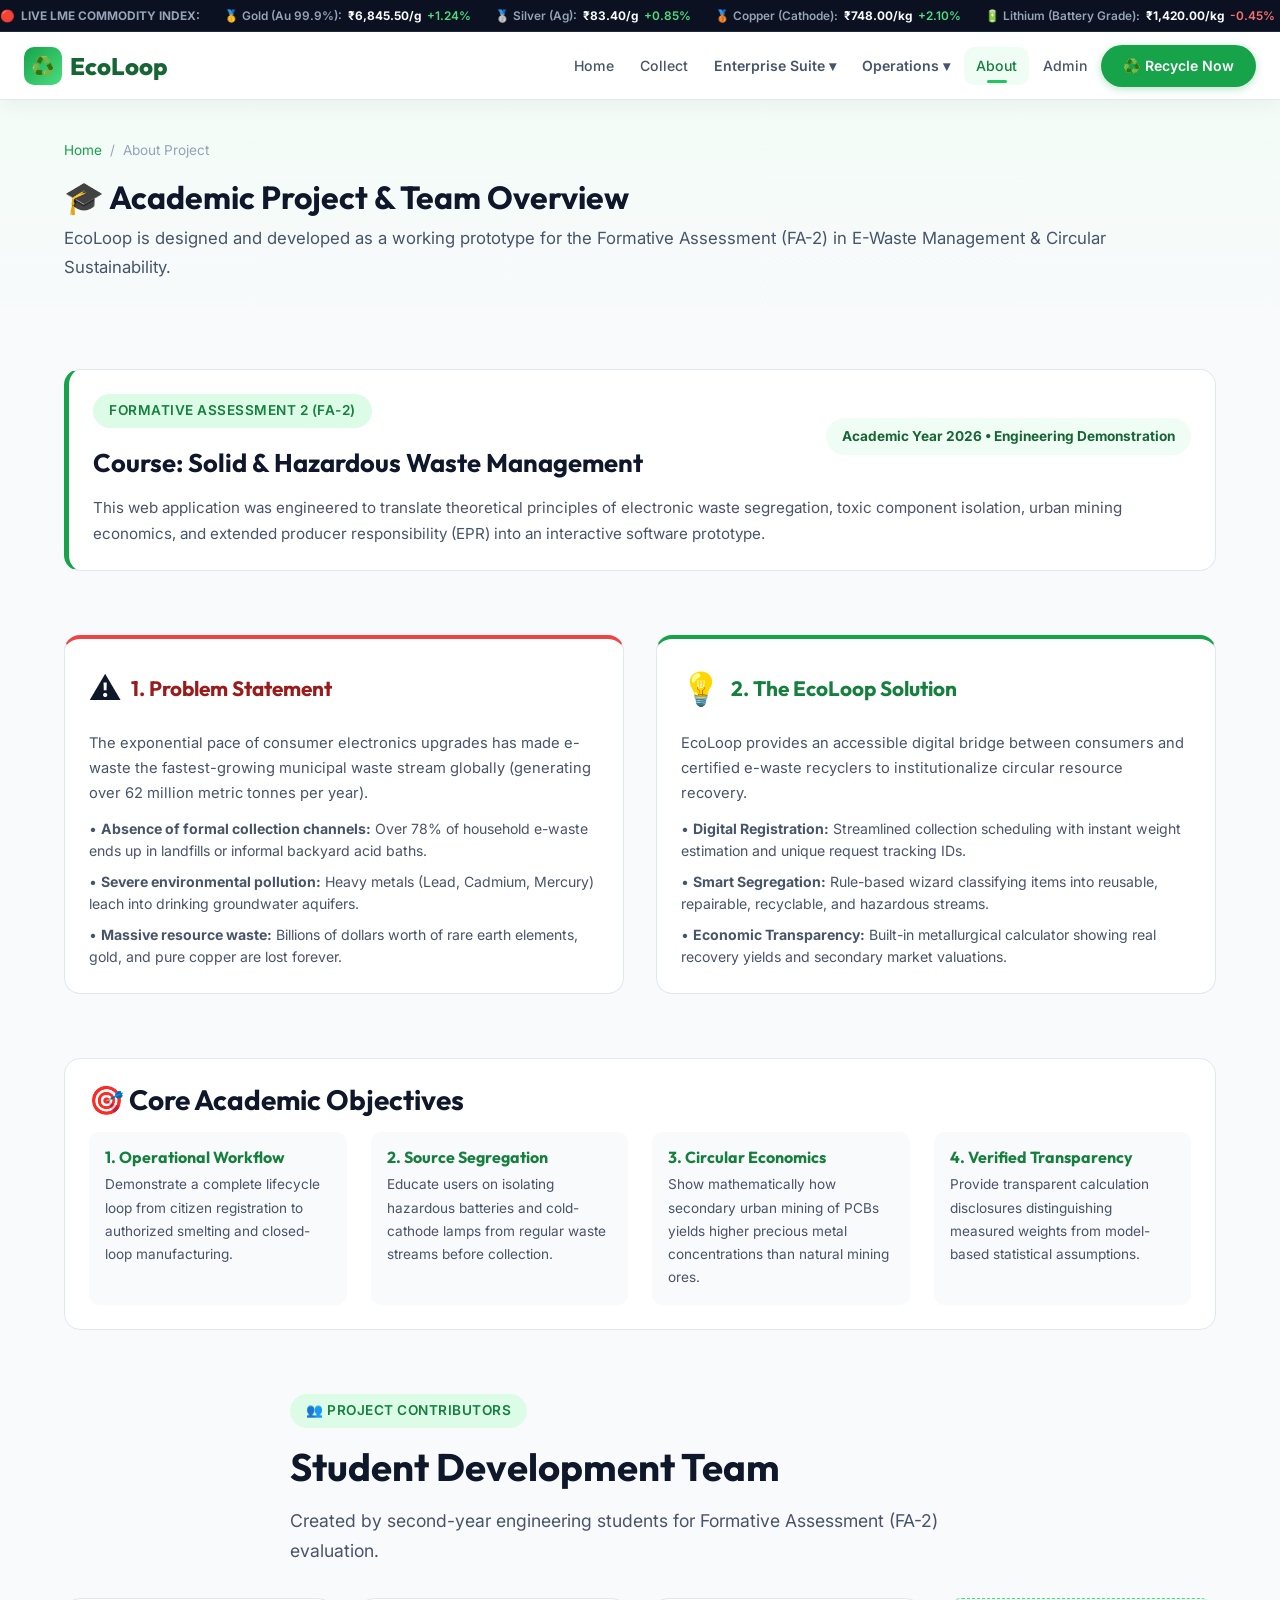
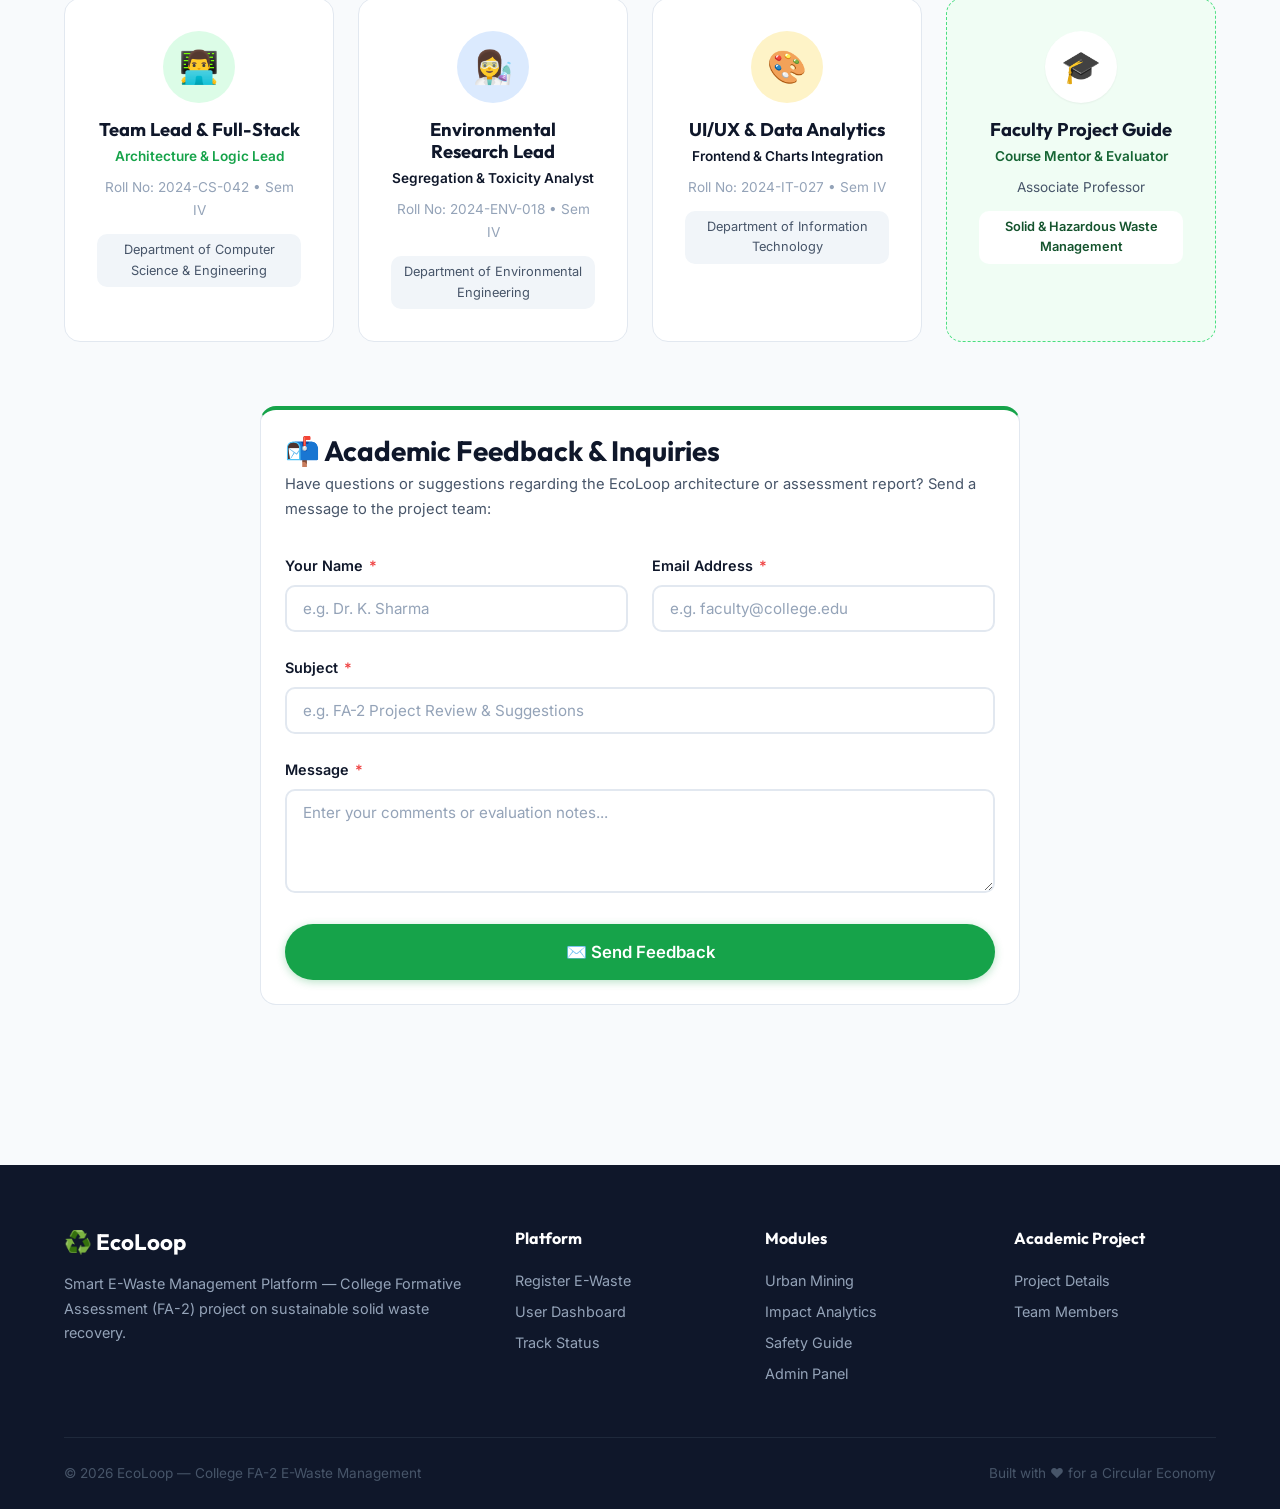
==== commit 543c4034: "Add all project files including css, js, pages, data, and asset folders" ====
--- a/pages/about.html
+++ b/pages/about.html
@@ -10,31 +10,118 @@
   <link rel="icon" href="data:image/svg+xml,<svg xmlns='http://www.w3.org/2000/svg' viewBox='0 0 100 100'><text y='.9em' font-size='90'>♻️</text></svg>" />
 </head>
 <body>
-  <!-- Navigation -->
-  <nav class="navbar" role="navigation" aria-label="Main Navigation">
-    <div class="navbar-inner">
-      <a href="../index.html" class="navbar-brand">
-        <div class="logo-icon">♻️</div>
-        EcoLoop
-      </a>
-      <div class="navbar-menu" id="navMenu">
-        <a href="../index.html">Home</a>
-        <a href="collection.html">Collect</a>
-        <a href="segregation.html">Segregate</a>
-        <a href="dashboard.html">Dashboard</a>
-        <a href="tracking.html">Tracking</a>
-        <a href="recycling.html">Recycling</a>
-        <a href="analytics.html">Analytics</a>
-        <a href="awareness.html">Awareness</a>
-        <a href="admin.html">Admin</a>
-        <a href="about.html" class="active">About</a>
-        <a href="collection.html" class="navbar-cta">♻️ Recycle Now</a>
-      </div>
-      <button class="menu-toggle" aria-label="Toggle menu">
-        <span></span><span></span><span></span>
-      </button>
+    <!-- Site Header (Unified Fixed Container) -->
+  <header class="site-header">
+    <div class="live-commodity-ticker-bar">
+      <div class="ticker-content" id="globalTickerBar">
+        <span class="ticker-item">🔴 <strong>LIVE LME COMMODITY INDEX:</strong></span>
+        <span class="ticker-item">🥇 Gold (Au 99.9%): <span class="ticker-rate">₹6,845.50/g</span> <span class="ticker-up">+1.24%</span></span>
+        <span class="ticker-item">🥈 Silver (Ag): <span class="ticker-rate">₹83.40/g</span> <span class="ticker-up">+0.85%</span></span>
+        <span class="ticker-item">🥉 Copper (Cathode): <span class="ticker-rate">₹748.00/kg</span> <span class="ticker-up">+2.10%</span></span>
+        <span class="ticker-item">🔋 Lithium (Battery Grade): <span class="ticker-rate">₹1,420.00/kg</span> <span class="ticker-down">-0.45%</span></span>
+        <span class="ticker-item">⚡ Palladium: <span class="ticker-rate">₹2,980.00/g</span> <span class="ticker-up">+1.50%</span></span>
+        <span class="ticker-item">🏛️ CPCB EPR Target Compliance Index: <span class="ticker-rate">94.2%</span> <span class="ticker-up">Audit Verified</span></span>
+      </div>
     </div>
-  </nav>
+    <nav class="navbar" role="navigation" aria-label="Main Navigation">
+      <div class="navbar-inner">
+        <a href="../index.html" class="navbar-brand">
+          <div class="logo-icon">♻️</div>
+          EcoLoop
+        </a>
+        <div class="navbar-menu" id="navMenu">
+          <a href="../index.html">Home</a>
+          <a href="collection.html" >Collect</a>
+          
+          <div class="nav-dropdown ">
+            <div class="nav-dropdown-toggle">
+              Enterprise Suite ▾
+            </div>
+            <div class="nav-dropdown-menu">
+              <a href="ai-scanner.html" class="nav-dropdown-item ">
+                <span class="item-icon">🤖</span>
+                <div>
+                  <span class="item-title">AI Vision Scanner</span>
+                  <span class="item-desc">Component assay & thermal hazard vision</span>
+                </div>
+              </a>
+              <a href="b2b-exchange.html" class="nav-dropdown-item ">
+                <span class="item-icon">🤝</span>
+                <div>
+                  <span class="item-title">B2B Liquidity Auction</span>
+                  <span class="item-desc">Live scrap trading & LME spot pricing</span>
+                </div>
+              </a>
+              <a href="epr-compliance.html" class="nav-dropdown-item ">
+                <span class="item-icon">🏛️</span>
+                <div>
+                  <span class="item-title">CPCB EPR & ESG Center</span>
+                  <span class="item-desc">Form 2/3/6 & SHA-256 digital seals</span>
+                </div>
+              </a>
+              <a href="recycling.html" class="nav-dropdown-item ">
+                <span class="item-icon">⛏️</span>
+                <div>
+                  <span class="item-title">Urban Mining Calculator</span>
+                  <span class="item-desc">Metallurgical precious metal recovery</span>
+                </div>
+              </a>
+            </div>
+          </div>
+
+          <div class="nav-dropdown ">
+            <div class="nav-dropdown-toggle">
+              Operations ▾
+            </div>
+            <div class="nav-dropdown-menu">
+              <a href="tracking.html" class="nav-dropdown-item ">
+                <span class="item-icon">📦</span>
+                <div>
+                  <span class="item-title">Live Tracking</span>
+                  <span class="item-desc">Chain of custody & status updates</span>
+                </div>
+              </a>
+              <a href="segregation.html" class="nav-dropdown-item ">
+                <span class="item-icon">🏷️</span>
+                <div>
+                  <span class="item-title">Smart Segregation</span>
+                  <span class="item-desc">Automated triage & classification</span>
+                </div>
+              </a>
+              <a href="dashboard.html" class="nav-dropdown-item ">
+                <span class="item-icon">📊</span>
+                <div>
+                  <span class="item-title">Operations Dashboard</span>
+                  <span class="item-desc">Throughput, SLA & recovery metrics</span>
+                </div>
+              </a>
+              <a href="analytics.html" class="nav-dropdown-item ">
+                <span class="item-icon">📈</span>
+                <div>
+                  <span class="item-title">LCA & ESG Analytics</span>
+                  <span class="item-desc">Carbon offsets & circular diversion</span>
+                </div>
+              </a>
+              <a href="awareness.html" class="nav-dropdown-item ">
+                <span class="item-icon">💡</span>
+                <div>
+                  <span class="item-title">Citizen Awareness</span>
+                  <span class="item-desc">Hazard guide & disposal directory</span>
+                </div>
+              </a>
+            </div>
+          </div>
+
+          <a href="about.html" class='active'>About</a>
+          <a href="admin.html" >Admin</a>
+          <a href="collection.html" class="navbar-cta">♻️ Recycle Now</a>
+        </div>
+        <button class="menu-toggle" aria-label="Toggle menu">
+          <span></span><span></span><span></span>
+        </button>
+      </div>
+    </nav>
+  </header>
 
   <!-- Page Header -->
   <div class="page-header">
--- a/css/style.css
+++ b/css/style.css
@@ -214,17 +214,37 @@
   letter-spacing: 0.5px;
 }
 
-/* ---- Navbar ---- */
-.navbar {
+/* ---- Site Header (Single Fixed Shell) ---- */
+.site-header {
   position: fixed;
   top: 0;
   left: 0;
   right: 0;
   z-index: 1000;
-  background: rgba(255, 255, 255, 0.85);
-  backdrop-filter: blur(20px);
-  -webkit-backdrop-filter: blur(20px);
+  background: var(--white);
+  box-shadow: 0 4px 20px rgba(0, 0, 0, 0.05);
+}
+
+.live-commodity-ticker-bar {
+  position: relative;
+  height: 32px;
+  background: #0B1120;
+  border-bottom: 1px solid #1E293B;
+  color: #94A3B8;
+  font-size: 0.74rem;
+  font-weight: 600;
+  line-height: 32px;
+  overflow: hidden;
+  z-index: 2;
+}
+
+/* ---- Navbar ---- */
+.navbar {
+  position: relative;
+  height: 68px;
+  background: rgba(255, 255, 255, 0.98);
   border-bottom: 1px solid var(--border);
+  z-index: 1;
   transition: all var(--transition-base);
 }
 
@@ -236,8 +256,8 @@
   display: flex;
   align-items: center;
   justify-content: space-between;
-  height: 70px;
-  max-width: 1200px;
+  height: 68px;
+  max-width: 1320px;
   margin: 0 auto;
   padding: 0 var(--space-lg);
 }
@@ -267,17 +287,18 @@
 .navbar-menu {
   display: flex;
   align-items: center;
-  gap: var(--space-xs);
+  gap: 2px;
 }
 
 .navbar-menu a {
-  padding: 8px 16px;
+  padding: 8px 12px;
   border-radius: var(--radius-md);
   font-weight: 500;
-  font-size: 0.92rem;
+  font-size: 0.88rem;
   color: var(--text-secondary);
   transition: all var(--transition-fast);
   position: relative;
+  white-space: nowrap;
 }
 
 .navbar-menu a:hover,
@@ -297,6 +318,99 @@
   background: var(--green-500);
   border-radius: var(--radius-full);
 }
+
+/* ---- Nav Dropdown ---- */
+.nav-dropdown {
+  position: relative;
+  display: inline-flex;
+  align-items: center;
+}
+
+.nav-dropdown-toggle {
+  display: inline-flex;
+  align-items: center;
+  gap: 4px;
+  padding: 8px 12px;
+  border-radius: var(--radius-md);
+  font-weight: 600;
+  font-size: 0.88rem;
+  color: var(--text-secondary);
+  cursor: pointer;
+  transition: all var(--transition-fast);
+  white-space: nowrap;
+}
+
+.nav-dropdown:hover .nav-dropdown-toggle,
+.nav-dropdown.active .nav-dropdown-toggle {
+  color: var(--green-700);
+  background: var(--green-50);
+}
+
+.nav-dropdown-menu {
+  position: absolute;
+  top: calc(100% + 4px);
+  left: 0;
+  min-width: 290px;
+  background: var(--white);
+  border-radius: var(--radius-lg);
+  box-shadow: 0 15px 30px -5px rgba(0,0,0,0.15), 0 0 0 1px rgba(0,0,0,0.06);
+  border: 1px solid var(--border);
+  padding: 8px;
+  opacity: 0;
+  visibility: hidden;
+  transform: translateY(8px);
+  transition: all 0.2s cubic-bezier(0.16, 1, 0.3, 1);
+  z-index: 1050;
+}
+
+.nav-dropdown:hover .nav-dropdown-menu {
+  opacity: 1;
+  visibility: visible;
+  transform: translateY(0);
+}
+
+.nav-dropdown-item {
+  display: flex !important;
+  align-items: center;
+  gap: 12px;
+  padding: 10px 12px !important;
+  border-radius: var(--radius-md);
+  text-decoration: none;
+  transition: all var(--transition-fast);
+  width: 100%;
+}
+
+.nav-dropdown-item:hover {
+  background: var(--green-50) !important;
+}
+
+.nav-dropdown-item .item-icon {
+  font-size: 1.3rem;
+  line-height: 1;
+  flex-shrink: 0;
+}
+
+.nav-dropdown-item .item-title {
+  font-size: 0.86rem;
+  font-weight: 700;
+  color: var(--gray-900);
+  display: block;
+  line-height: 1.2;
+}
+
+.nav-dropdown-item:hover .item-title {
+  color: var(--green-700);
+}
+
+.nav-dropdown-item .item-desc {
+  font-size: 0.72rem;
+  color: var(--text-muted);
+  display: block;
+  font-weight: normal;
+  margin-top: 2px;
+  line-height: 1.3;
+}
+
 
 .navbar-cta {
   background: var(--green-600) !important;
@@ -667,11 +781,12 @@
 
 /* ---- Hero Section ---- */
 .hero {
-  padding: 140px 0 80px;
+  padding: 160px 0 80px;
   background: linear-gradient(180deg, var(--green-50) 0%, var(--background) 100%);
   position: relative;
   overflow: hidden;
 }
+
 
 .hero::before {
   content: '';
@@ -986,9 +1101,10 @@
 
 /* ---- Page Header ---- */
 .page-header {
-  padding: 110px 0 40px;
+  padding: 140px 0 40px;
   background: linear-gradient(180deg, var(--green-50) 0%, var(--background) 100%);
 }
+
 
 .page-header h1 {
   font-size: 2rem;
@@ -1604,3 +1720,39 @@
 ::-webkit-scrollbar-thumb:hover {
   background: var(--gray-400);
 }
+
+/* ============================================
+   Live Commodity Spot Ticker Bar (Enterprise)
+   ============================================ */
+.ticker-content {
+  display: flex;
+  align-items: center;
+  gap: 24px;
+  white-space: nowrap;
+  animation: tickerSlide 35s linear infinite;
+  height: 100%;
+}
+
+.ticker-content:hover {
+  animation-play-state: paused;
+}
+.ticker-item {
+  display: inline-flex;
+  align-items: center;
+  gap: 6px;
+}
+.ticker-rate {
+  color: #F8FAFC;
+  font-weight: 700;
+}
+.ticker-up {
+  color: #4ADE80;
+}
+.ticker-down {
+  color: #F87171;
+}
+@keyframes tickerSlide {
+  0% { transform: translateX(100vw); }
+  100% { transform: translateX(-100%); }
+}
+
--- a/css/responsive.css
+++ b/css/responsive.css
@@ -7,9 +7,11 @@
   /* Navbar */
   .navbar-menu {
     position: fixed;
-    top: 70px;
+    top: 100px;
     left: 0;
     right: 0;
+    max-height: calc(100vh - 100px);
+    overflow-y: auto;
     background: var(--white);
     flex-direction: column;
     padding: var(--space-lg);
@@ -29,6 +31,33 @@
     width: 100%;
     padding: 12px 16px;
     text-align: left;
+  }
+
+  .nav-dropdown {
+    width: 100%;
+    flex-direction: column;
+    align-items: flex-start;
+  }
+
+  .nav-dropdown-toggle {
+    width: 100%;
+    padding: 12px 16px;
+    font-size: 0.95rem;
+    font-weight: 700;
+    color: var(--green-800);
+    background: var(--green-50);
+    border-radius: var(--radius-md);
+  }
+
+  .nav-dropdown-menu {
+    position: static;
+    opacity: 1;
+    visibility: visible;
+    transform: none;
+    box-shadow: none;
+    border: none;
+    padding: 4px 0 8px 12px;
+    min-width: 100%;
   }
 
   .menu-toggle {
